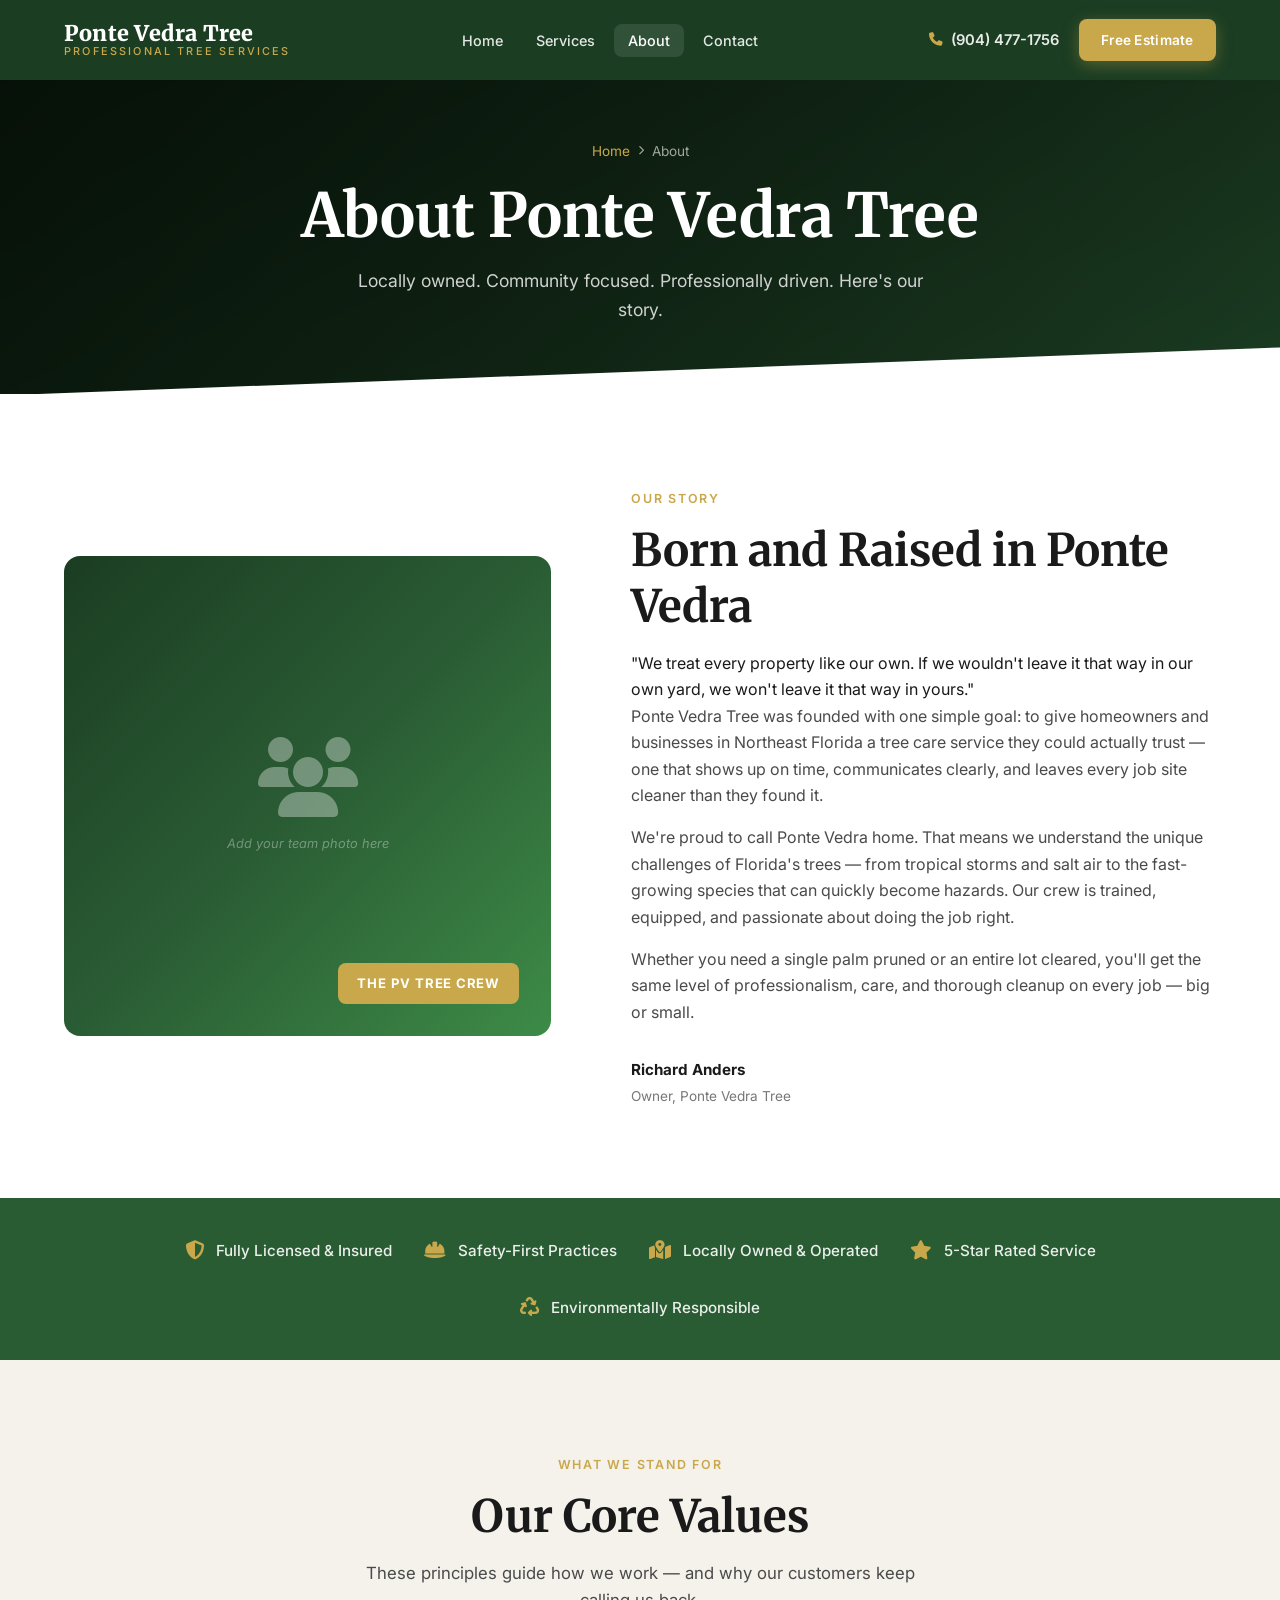
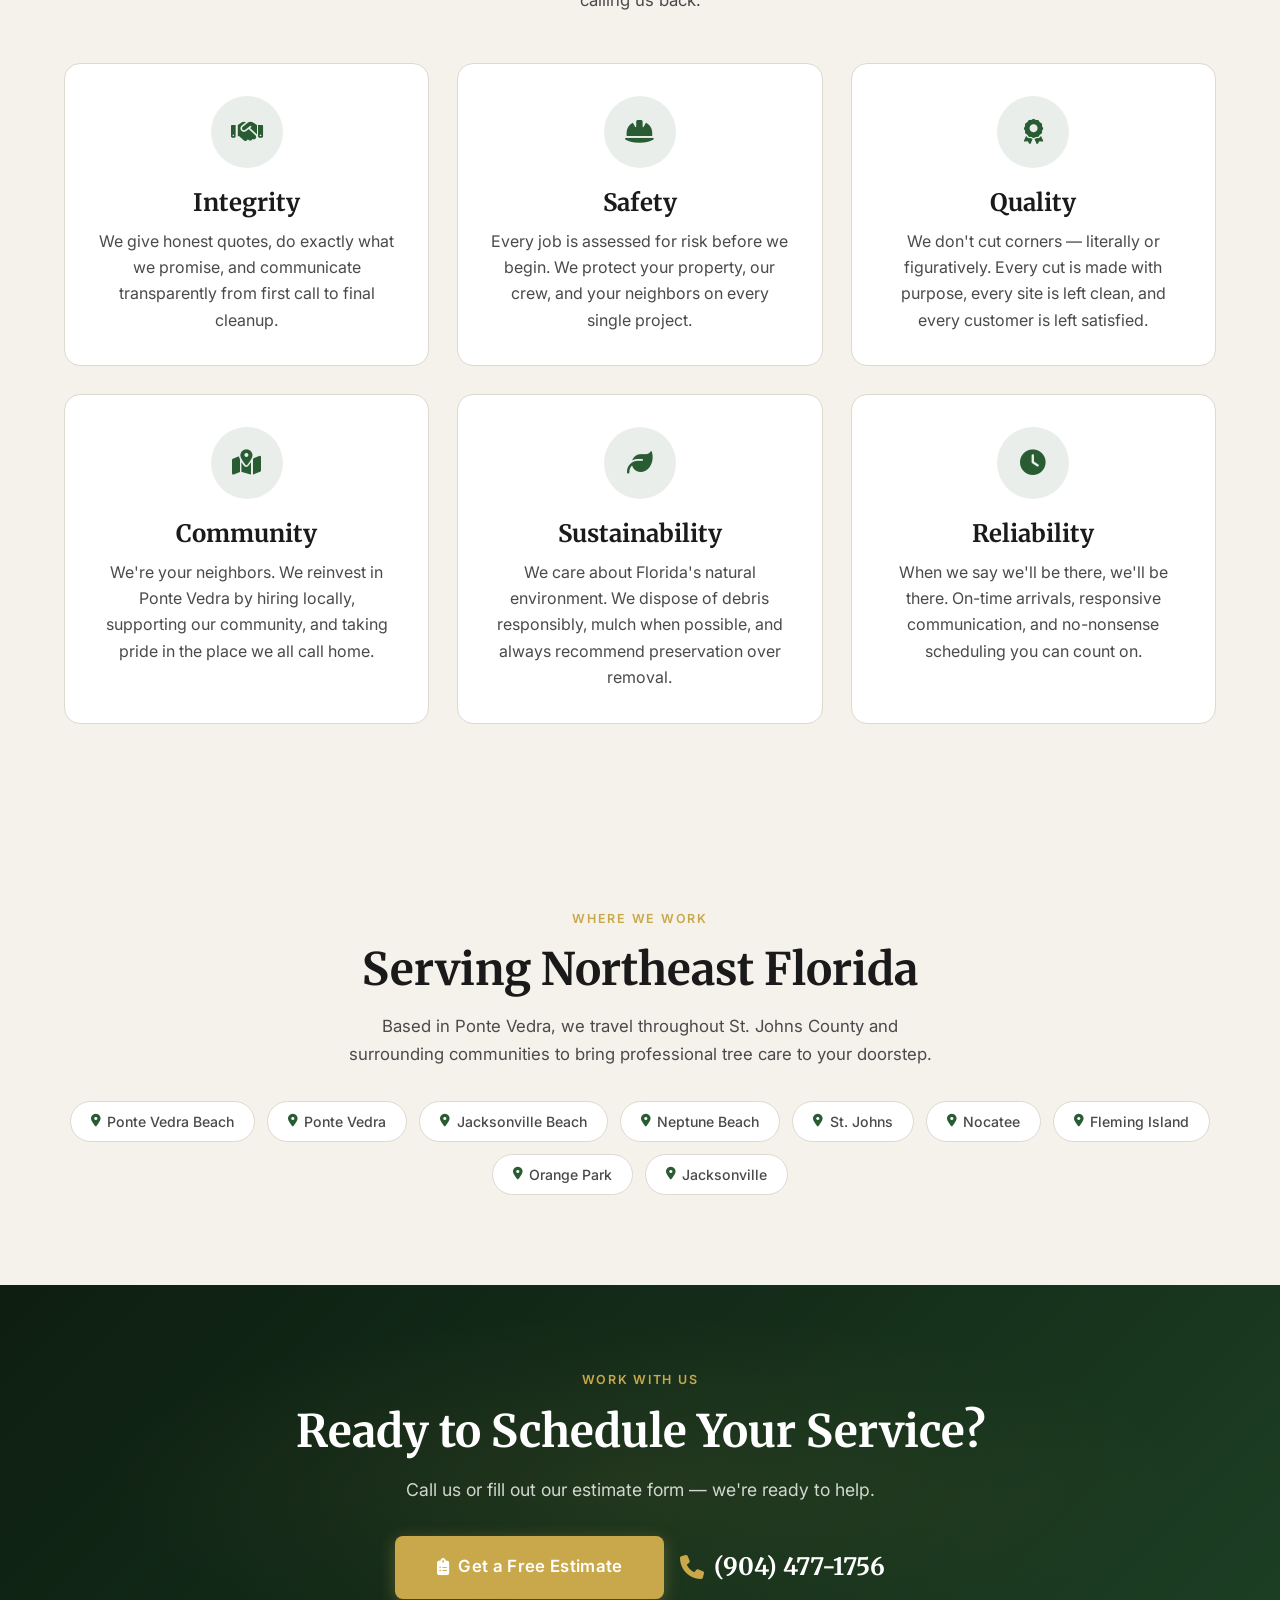
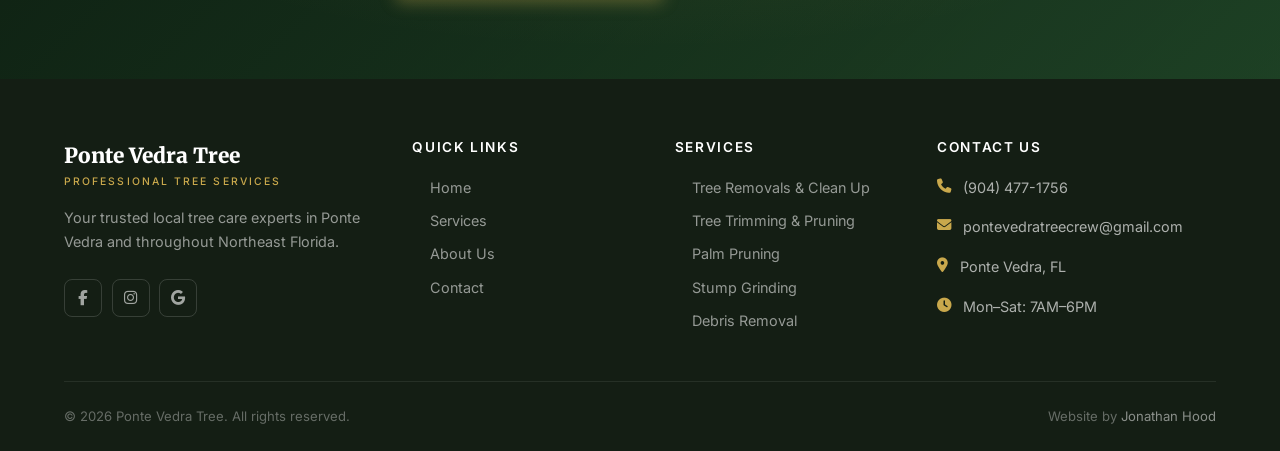
==== about.html @ 70dc1bd0 "Initial Commit" ====
<!DOCTYPE html>
<html lang="en">
<head>
  <meta charset="UTF-8" />
  <meta name="viewport" content="width=device-width, initial-scale=1.0" />
  <meta name="description" content="Learn about Ponte Vedra Tree — locally owned, professional tree services in Ponte Vedra, FL and Northeast Florida." />
  <title>About Us | Ponte Vedra Tree</title>

  <link rel="preconnect" href="https://fonts.googleapis.com" />
  <link rel="preconnect" href="https://fonts.gstatic.com" crossorigin />
  <link href="https://fonts.googleapis.com/css2?family=Merriweather:wght@300;400;700;900&family=Inter:wght@300;400;500;600;700&display=swap" rel="stylesheet" />
  <link rel="stylesheet" href="https://cdnjs.cloudflare.com/ajax/libs/font-awesome/6.4.2/css/all.min.css" />
  <link rel="stylesheet" href="css/styles.css" />

  <style>
    .nav { background: var(--primary-dark); }
    .page-hero::after { background: var(--bg-white); }

    /* Founder card */
    .founder-section { background: var(--bg-white); padding: 90px 0; }
    .founder-inner {
      display: grid;
      grid-template-columns: 1fr 1.2fr;
      gap: 5rem;
      align-items: center;
    }
    .founder-photo {
      border-radius: var(--radius-lg);
      overflow: hidden;
      min-height: 480px;
      background: linear-gradient(135deg, #1B3D22, #2A5C34, #3D8B47);
      display: flex;
      align-items: center;
      justify-content: center;
      position: relative;
    }
    .founder-photo-badge {
      position: absolute;
      bottom: 2rem;
      right: 2rem;
      background: var(--accent);
      color: #fff;
      padding: .6rem 1.2rem;
      border-radius: var(--radius);
      font-size: .82rem;
      font-weight: 700;
      letter-spacing: .06em;
      text-transform: uppercase;
    }
    .founder-content blockquote {
      font-family: 'Merriweather', serif;
      font-size: 1.2rem;
      font-style: italic;
      color: var(--primary);
      border-left: 4px solid var(--accent);
      padding-left: 1.25rem;
      margin: 1.5rem 0 2rem;
      line-height: 1.65;
    }
    .founder-name { font-weight: 700; color: var(--text-dark); font-size: .95rem; }
    .founder-title { color: var(--text-light); font-size: .85rem; margin-top: .2rem; }

    /* License badge row */
    .credentials-bar {
      background: var(--primary);
      padding: 40px 0;
    }
    .credentials-grid {
      display: flex;
      flex-wrap: wrap;
      gap: 2rem;
      justify-content: center;
      align-items: center;
    }
    .cred-item {
      display: flex;
      align-items: center;
      gap: .75rem;
      color: rgba(255,255,255,.9);
      font-size: .95rem;
      font-weight: 500;
    }
    .cred-item i { color: var(--accent); font-size: 1.2rem; }

    @media (max-width: 768px) {
      .founder-inner { grid-template-columns: 1fr; gap: 2rem; }
      .founder-photo { min-height: 280px; }
      .credentials-grid { flex-direction: column; align-items: flex-start; padding: 0 24px; }
    }
  </style>
</head>
<body>

  <!-- ===== NAVIGATION ===== -->
  <nav class="nav scrolled" id="main-nav" aria-label="Main navigation">
    <div class="container nav-inner">
      <a href="index.html" class="nav-logo">
        <span class="logo-main">Ponte Vedra Tree</span>
        <span class="logo-sub">Professional Tree Services</span>
      </a>
      <ul class="nav-links" role="list">
        <li><a href="index.html">Home</a></li>
        <li><a href="services.html">Services</a></li>
        <li><a href="about.html" class="active">About</a></li>
        <li><a href="contact.html">Contact</a></li>
      </ul>
      <div class="nav-cta">
        <a href="tel:9044771756" class="nav-phone"><i class="fa-solid fa-phone"></i>(904) 477-1756</a>
        <a href="contact.html" class="btn btn-primary btn-sm">Free Estimate</a>
      </div>
      <button class="nav-hamburger" aria-label="Toggle menu" aria-expanded="false">
        <span></span><span></span><span></span>
      </button>
    </div>
  </nav>
  <div class="nav-mobile" aria-label="Mobile navigation">
    <a href="index.html">Home</a>
    <a href="services.html">Services</a>
    <a href="about.html">About</a>
    <a href="contact.html">Contact</a>
    <a href="tel:9044771756"><i class="fa-solid fa-phone" style="margin-right:.5rem;color:var(--accent)"></i>(904) 477-1756</a>
    <a href="contact.html" class="btn btn-primary">Get a Free Estimate</a>
  </div>

  <main>
    <!-- ===== PAGE HERO ===== -->
    <header class="page-hero">
      <div class="container">
        <nav class="breadcrumb" aria-label="Breadcrumb">
          <a href="index.html">Home</a>
          <i class="fa-solid fa-chevron-right"></i>
          <span>About</span>
        </nav>
        <h1>About Ponte Vedra Tree</h1>
        <p>Locally owned. Community focused. Professionally driven. Here's our story.</p>
      </div>
    </header>

    <!-- ===== OUR STORY ===== -->
    <section class="founder-section" aria-label="Our Story">
      <div class="container founder-inner">
        <!-- Photo -->
        <div class="founder-photo fade-up">
          <!-- Replace this with: <img src="images/team.jpg" alt="The Ponte Vedra Tree crew" style="width:100%;height:100%;object-fit:cover" /> -->
          <div style="text-align:center;color:rgba(255,255,255,.35);padding:2rem">
            <i class="fa-solid fa-users" style="font-size:5rem;display:block;margin-bottom:.75rem"></i>
            <span style="font-size:.8rem;font-style:italic">Add your team photo here</span>
          </div>
          <div class="founder-photo-badge">The PV Tree Crew</div>
        </div>

        <!-- Content -->
        <div class="fade-up delay-2">
          <span class="section-label">Our Story</span>
          <h2 class="section-heading">Born and Raised in Ponte Vedra</h2>
          <blockquote>
            "We treat every property like our own. If we wouldn't leave it that way in our own yard, we won't leave it that way in yours."
          </blockquote>
          <p>
            Ponte Vedra Tree was founded with one simple goal: to give homeowners and businesses in
            Northeast Florida a tree care service they could actually trust — one that shows up on time,
            communicates clearly, and leaves every job site cleaner than they found it.
          </p>
          <p style="margin-top:1rem">
            We're proud to call Ponte Vedra home. That means we understand the unique challenges of
            Florida's trees — from tropical storms and salt air to the fast-growing species that can
            quickly become hazards. Our crew is trained, equipped, and passionate about doing the job right.
          </p>
          <p style="margin-top:1rem">
            Whether you need a single palm pruned or an entire lot cleared, you'll get the same level of
            professionalism, care, and thorough cleanup on every job — big or small.
          </p>
          <div class="mt-4">
            <p class="founder-name">Richard Anders</p>
            <p class="founder-title">Owner, Ponte Vedra Tree</p>
          </div>
        </div>
      </div>
    </section>

    <!-- ===== CREDENTIALS BAR ===== -->
    <div class="credentials-bar">
      <div class="container">
        <div class="credentials-grid">
          <div class="cred-item"><i class="fa-solid fa-shield-halved"></i> Fully Licensed &amp; Insured</div>
          <div class="cred-item"><i class="fa-solid fa-helmet-safety"></i> Safety-First Practices</div>
          <div class="cred-item"><i class="fa-solid fa-map-location-dot"></i> Locally Owned &amp; Operated</div>
          <div class="cred-item"><i class="fa-solid fa-star"></i> 5-Star Rated Service</div>
          <div class="cred-item"><i class="fa-solid fa-recycle"></i> Environmentally Responsible</div>
        </div>
      </div>
    </div>

    <!-- ===== OUR VALUES ===== -->
    <section class="values-section" aria-label="Our Values">
      <div class="container text-center">
        <span class="section-label">What We Stand For</span>
        <h2 class="section-heading fade-up">Our Core Values</h2>
        <p class="section-sub fade-up delay-1" style="margin:0 auto">
          These principles guide how we work — and why our customers keep calling us back.
        </p>
        <div class="values-grid">
          <article class="value-card fade-up">
            <div class="value-icon"><i class="fa-solid fa-handshake"></i></div>
            <h3>Integrity</h3>
            <p>We give honest quotes, do exactly what we promise, and communicate transparently from first call to final cleanup.</p>
          </article>
          <article class="value-card fade-up delay-1">
            <div class="value-icon"><i class="fa-solid fa-helmet-safety"></i></div>
            <h3>Safety</h3>
            <p>Every job is assessed for risk before we begin. We protect your property, our crew, and your neighbors on every single project.</p>
          </article>
          <article class="value-card fade-up delay-2">
            <div class="value-icon"><i class="fa-solid fa-award"></i></div>
            <h3>Quality</h3>
            <p>We don't cut corners — literally or figuratively. Every cut is made with purpose, every site is left clean, and every customer is left satisfied.</p>
          </article>
          <article class="value-card fade-up">
            <div class="value-icon"><i class="fa-solid fa-map-location-dot"></i></div>
            <h3>Community</h3>
            <p>We're your neighbors. We reinvest in Ponte Vedra by hiring locally, supporting our community, and taking pride in the place we all call home.</p>
          </article>
          <article class="value-card fade-up delay-1">
            <div class="value-icon"><i class="fa-solid fa-leaf"></i></div>
            <h3>Sustainability</h3>
            <p>We care about Florida's natural environment. We dispose of debris responsibly, mulch when possible, and always recommend preservation over removal.</p>
          </article>
          <article class="value-card fade-up delay-2">
            <div class="value-icon"><i class="fa-solid fa-clock"></i></div>
            <h3>Reliability</h3>
            <p>When we say we'll be there, we'll be there. On-time arrivals, responsive communication, and no-nonsense scheduling you can count on.</p>
          </article>
        </div>
      </div>
    </section>

    <!-- ===== SERVICE AREA ===== -->
    <section class="area-section" aria-label="Service Area">
      <div class="container">
        <span class="section-label">Where We Work</span>
        <h2 class="section-heading fade-up">Serving Northeast Florida</h2>
        <p class="section-sub fade-up delay-1" style="margin:0 auto">
          Based in Ponte Vedra, we travel throughout St. Johns County and surrounding communities to bring professional tree care to your doorstep.
        </p>
        <div class="area-tags fade-up delay-2">
          <span class="area-tag"><i class="fa-solid fa-location-dot"></i> Ponte Vedra Beach</span>
          <span class="area-tag"><i class="fa-solid fa-location-dot"></i> Ponte Vedra</span>
          <span class="area-tag"><i class="fa-solid fa-location-dot"></i> Jacksonville Beach</span>
          <span class="area-tag"><i class="fa-solid fa-location-dot"></i> Neptune Beach</span>
          <span class="area-tag"><i class="fa-solid fa-location-dot"></i> St. Johns</span>
          <span class="area-tag"><i class="fa-solid fa-location-dot"></i> Nocatee</span>
          <span class="area-tag"><i class="fa-solid fa-location-dot"></i> Fleming Island</span>
          <span class="area-tag"><i class="fa-solid fa-location-dot"></i> Orange Park</span>
          <span class="area-tag"><i class="fa-solid fa-location-dot"></i> Jacksonville</span>
        </div>
      </div>
    </section>

    <!-- ===== CTA ===== -->
    <section class="cta-banner" aria-label="Call to action">
      <div class="container">
        <span class="section-label" style="color:var(--accent)">Work With Us</span>
        <h2 class="fade-up">Ready to Schedule Your Service?</h2>
        <p class="fade-up delay-1">Call us or fill out our estimate form — we're ready to help.</p>
        <div class="cta-actions fade-up delay-2">
          <a href="contact.html" class="btn btn-primary btn-lg">
            <i class="fa-solid fa-clipboard-list"></i>
            Get a Free Estimate
          </a>
          <a href="tel:9044771756" class="cta-phone">
            <i class="fa-solid fa-phone"></i>
            (904) 477-1756
          </a>
        </div>
      </div>
    </section>
  </main>

  <!-- ===== FOOTER ===== -->
  <footer class="footer">
    <div class="container">
      <div class="footer-grid">
        <div class="footer-brand">
          <div class="logo-main">Ponte Vedra Tree</div>
          <div class="logo-sub">Professional Tree Services</div>
          <p>Your trusted local tree care experts in Ponte Vedra and throughout Northeast Florida.</p>
          <div class="footer-social">
            <a href="#" class="social-link" aria-label="Facebook"><i class="fa-brands fa-facebook-f"></i></a>
            <a href="#" class="social-link" aria-label="Instagram"><i class="fa-brands fa-instagram"></i></a>
            <a href="#" class="social-link" aria-label="Google Business"><i class="fa-brands fa-google"></i></a>
          </div>
        </div>
        <div>
          <h4>Quick Links</h4>
          <ul class="footer-links">
            <li><a href="index.html">Home</a></li>
            <li><a href="services.html">Services</a></li>
            <li><a href="about.html">About Us</a></li>
            <li><a href="contact.html">Contact</a></li>
          </ul>
        </div>
        <div>
          <h4>Services</h4>
          <ul class="footer-links">
            <li><a href="services.html#tree-removal">Tree Removals &amp; Clean Up</a></li>
            <li><a href="services.html#tree-trimming">Tree Trimming &amp; Pruning</a></li>
            <li><a href="services.html#palm-pruning">Palm Pruning</a></li>
            <li><a href="services.html#stump-grinding">Stump Grinding</a></li>
            <li><a href="services.html#debris-removal">Debris Removal</a></li>
          </ul>
        </div>
        <div>
          <h4>Contact Us</h4>
          <ul class="footer-contact-list">
            <li class="footer-contact-item"><i class="fa-solid fa-phone"></i><a href="tel:9044771756">(904) 477-1756</a></li>
            <li class="footer-contact-item"><i class="fa-solid fa-envelope"></i><a href="mailto:pontevedratreecrew@gmail.com">pontevedratreecrew@gmail.com</a></li>
            <li class="footer-contact-item"><i class="fa-solid fa-location-dot"></i><span>Ponte Vedra, FL</span></li>
            <li class="footer-contact-item"><i class="fa-solid fa-clock"></i><span>Mon–Sat: 7AM–6PM</span></li>
          </ul>
        </div>
      </div>
      <div class="footer-bottom">
        <p>&copy; 2026 Ponte Vedra Tree. All rights reserved.</p>
        <p>Website by <a href="mailto:hoodjonathand@gmail.com">Jonathan Hood</a></p>
      </div>
    </div>
  </footer>

  <button class="back-to-top btn btn-primary" aria-label="Back to top" style="position:fixed;bottom:2rem;right:2rem;width:48px;height:48px;border-radius:50%;padding:0;display:flex;align-items:center;justify-content:center;opacity:0;transition:opacity .3s;z-index:999;">
    <i class="fa-solid fa-chevron-up"></i>
  </button>

  <script src="js/main.js"></script>
</body>
</html>
---- css/styles.css ----
/* ============================================================
   PONTE VEDRA TREE — Main Stylesheet
   ============================================================ */

/* ── 1. CSS Variables & Reset ─────────────────────────────── */
:root {
  --primary:       #2A5C34;
  --primary-dark:  #1B3D22;
  --primary-light: #3D8B47;
  --accent:        #C9A84C;
  --accent-dark:   #A8893A;
  --text-dark:     #1A1A1A;
  --text-mid:      #4A4A4A;
  --text-light:    #777777;
  --bg-white:      #FFFFFF;
  --bg-off:        #F5F2EC;
  --bg-dark:       #141E14;
  --border:        #DDD9D0;
  --shadow-sm:     0 2px 8px  rgba(0,0,0,.08);
  --shadow-md:     0 4px 24px rgba(0,0,0,.12);
  --shadow-lg:     0 10px 48px rgba(0,0,0,.18);
  --radius:        8px;
  --radius-lg:     16px;
  --ease:          cubic-bezier(.4,0,.2,1);
  --transition:    .3s var(--ease);
  --max-w:         1200px;
  --nav-h:         80px;
}

*, *::before, *::after { box-sizing: border-box; margin: 0; padding: 0; }
html { scroll-behavior: smooth; font-size: 16px; }
body {
  font-family: 'Inter', sans-serif;
  color: var(--text-dark);
  background: var(--bg-white);
  line-height: 1.65;
  overflow-x: hidden;
}
img { display: block; max-width: 100%; height: auto; }
a  { color: inherit; text-decoration: none; }
ul { list-style: none; }
button { cursor: pointer; border: none; background: none; font-family: inherit; }

/* ── 2. Typography ────────────────────────────────────────── */
h1, h2, h3, h4 {
  font-family: 'Merriweather', serif;
  line-height: 1.25;
  font-weight: 700;
  color: var(--text-dark);
}
h1 { font-size: clamp(2.2rem, 5vw, 3.8rem); }
h2 { font-size: clamp(1.8rem, 3.5vw, 2.8rem); }
h3 { font-size: clamp(1.2rem, 2vw, 1.5rem); }
h4 { font-size: 1.1rem; font-family: 'Inter', sans-serif; }
p  { color: var(--text-mid); }

.section-label {
  display: inline-block;
  font-size: .78rem;
  font-weight: 600;
  letter-spacing: .14em;
  text-transform: uppercase;
  color: var(--accent);
  margin-bottom: .75rem;
}
.section-heading { margin-bottom: 1rem; }
.section-sub { font-size: 1.05rem; color: var(--text-mid); max-width: 600px; }

/* ── 3. Layout Utilities ──────────────────────────────────── */
.container {
  width: 100%;
  max-width: var(--max-w);
  margin: 0 auto;
  padding: 0 24px;
}
section { padding: 90px 0; }

.text-center { text-align: center; }
.text-white  { color: #fff !important; }
.text-white p, .text-white h1, .text-white h2, .text-white h3 { color: #fff; }
.mt-1 { margin-top: .5rem; }
.mt-2 { margin-top: 1rem; }
.mt-3 { margin-top: 1.5rem; }
.mt-4 { margin-top: 2rem; }

/* ── 4. Buttons ───────────────────────────────────────────── */
.btn {
  display: inline-flex;
  align-items: center;
  gap: .5rem;
  padding: .85rem 2rem;
  border-radius: var(--radius);
  font-size: .95rem;
  font-weight: 600;
  letter-spacing: .02em;
  transition: var(--transition);
  white-space: nowrap;
}
.btn-primary {
  background: var(--accent);
  color: #fff;
  box-shadow: 0 4px 16px rgba(201,168,76,.35);
}
.btn-primary:hover {
  background: var(--accent-dark);
  transform: translateY(-2px);
  box-shadow: 0 8px 24px rgba(201,168,76,.45);
}
.btn-outline-white {
  border: 2px solid rgba(255,255,255,.7);
  color: #fff;
}
.btn-outline-white:hover {
  background: rgba(255,255,255,.12);
  border-color: #fff;
  transform: translateY(-2px);
}
.btn-green {
  background: var(--primary);
  color: #fff;
  box-shadow: var(--shadow-sm);
}
.btn-green:hover {
  background: var(--primary-dark);
  transform: translateY(-2px);
  box-shadow: var(--shadow-md);
}
.btn-lg { padding: 1.1rem 2.6rem; font-size: 1.05rem; }
.btn-sm { padding: .6rem 1.4rem; font-size: .85rem; }

/* ── 5. Navigation ────────────────────────────────────────── */
.nav {
  position: fixed;
  top: 0; left: 0; right: 0;
  z-index: 1000;
  height: var(--nav-h);
  transition: background var(--transition), box-shadow var(--transition);
}
.nav.scrolled {
  background: var(--primary-dark);
  box-shadow: 0 4px 20px rgba(0,0,0,.25);
}
.nav-inner {
  display: flex;
  align-items: center;
  justify-content: space-between;
  height: 100%;
  gap: 2rem;
}
.nav-logo {
  display: flex;
  flex-direction: column;
  line-height: 1.1;
  flex-shrink: 0;
}
.nav-logo .logo-main {
  font-family: 'Merriweather', serif;
  font-size: 1.35rem;
  font-weight: 900;
  color: #fff;
  letter-spacing: .01em;
}
.nav-logo .logo-sub {
  font-size: .68rem;
  font-weight: 500;
  letter-spacing: .2em;
  text-transform: uppercase;
  color: var(--accent);
}
.nav-links {
  display: flex;
  align-items: center;
  gap: .25rem;
}
.nav-links a {
  padding: .5rem .9rem;
  font-size: .9rem;
  font-weight: 500;
  color: rgba(255,255,255,.88);
  border-radius: var(--radius);
  transition: var(--transition);
}
.nav-links a:hover,
.nav-links a.active {
  color: #fff;
  background: rgba(255,255,255,.1);
}
.nav-cta {
  display: flex;
  align-items: center;
  gap: 1.25rem;
  flex-shrink: 0;
}
.nav-phone {
  display: flex;
  align-items: center;
  gap: .45rem;
  color: rgba(255,255,255,.9);
  font-weight: 600;
  font-size: .92rem;
  transition: color var(--transition);
}
.nav-phone:hover { color: var(--accent); }
.nav-phone i { color: var(--accent); font-size: .85rem; }
.nav-hamburger {
  display: none;
  flex-direction: column;
  gap: 5px;
  padding: 8px;
  border-radius: var(--radius);
  transition: background var(--transition);
}
.nav-hamburger:hover { background: rgba(255,255,255,.1); }
.nav-hamburger span {
  display: block;
  width: 24px;
  height: 2px;
  background: #fff;
  border-radius: 2px;
  transition: var(--transition);
}
.nav-hamburger.open span:nth-child(1) { transform: translateY(7px) rotate(45deg); }
.nav-hamburger.open span:nth-child(2) { opacity: 0; }
.nav-hamburger.open span:nth-child(3) { transform: translateY(-7px) rotate(-45deg); }

/* Mobile nav drawer */
.nav-mobile {
  display: none;
  position: fixed;
  top: var(--nav-h);
  left: 0; right: 0;
  background: var(--primary-dark);
  padding: 1.5rem 24px 2rem;
  z-index: 999;
  transform: translateY(-110%);
  transition: transform .35s var(--ease);
  box-shadow: 0 8px 32px rgba(0,0,0,.3);
}
.nav-mobile.open { transform: translateY(0); }
.nav-mobile a {
  display: block;
  padding: .85rem 0;
  font-size: 1rem;
  font-weight: 500;
  color: rgba(255,255,255,.9);
  border-bottom: 1px solid rgba(255,255,255,.08);
  transition: color var(--transition);
}
.nav-mobile a:last-child { border-bottom: none; }
.nav-mobile a:hover { color: var(--accent); }
.nav-mobile .btn { margin-top: 1.25rem; width: 100%; justify-content: center; }

/* ── 6. Hero (Homepage) ───────────────────────────────────── */
.hero {
  position: relative;
  min-height: 100vh;
  display: flex;
  align-items: center;
  /* Replace the background below with: background-image: url('images/hero.jpg'); background-size: cover; background-position: center; */
  background:
    linear-gradient(155deg, rgba(0,0,0,.55) 0%, rgba(0,0,0,.3) 60%, rgba(0,0,0,.45) 100%),
    linear-gradient(135deg, #0d2410 0%, #1B3D22 40%, #2A5C34 75%, #1e4828 100%);
  overflow: hidden;
}
/* Subtle organic shape overlay */
.hero::before {
  content: '';
  position: absolute;
  top: 0; left: 0; right: 0; bottom: 0;
  background: radial-gradient(ellipse at 70% 45%, rgba(74,158,63,.12) 0%, transparent 55%);
  pointer-events: none;
}
/* Diagonal bottom cut */
.hero::after {
  content: '';
  position: absolute;
  bottom: -1px; left: 0; right: 0;
  height: 90px;
  background: var(--bg-white);
  clip-path: polygon(0 100%, 100% 0, 100% 100%);
}
.hero-content {
  position: relative;
  z-index: 2;
  max-width: 720px;
  padding-top: var(--nav-h);
}
.hero-badge {
  display: inline-flex;
  align-items: center;
  gap: .5rem;
  background: rgba(201,168,76,.2);
  border: 1px solid rgba(201,168,76,.4);
  color: var(--accent);
  padding: .4rem 1rem;
  border-radius: 999px;
  font-size: .8rem;
  font-weight: 600;
  letter-spacing: .08em;
  text-transform: uppercase;
  margin-bottom: 1.5rem;
}
.hero h1 {
  color: #fff;
  margin-bottom: 1.25rem;
  text-shadow: 0 2px 12px rgba(0,0,0,.3);
}
.hero h1 span { color: var(--accent); }
.hero p {
  font-size: 1.15rem;
  color: rgba(255,255,255,.85);
  margin-bottom: 2.25rem;
  max-width: 540px;
  line-height: 1.75;
}
.hero-actions {
  display: flex;
  flex-wrap: wrap;
  gap: 1rem;
  align-items: center;
  margin-bottom: 3rem;
}
.hero-trust {
  display: flex;
  flex-wrap: wrap;
  gap: 1.5rem;
}
.trust-item {
  display: flex;
  align-items: center;
  gap: .5rem;
  color: rgba(255,255,255,.8);
  font-size: .88rem;
  font-weight: 500;
}
.trust-item i { color: var(--accent); font-size: .9rem; }

/* ── 7. Stats Bar ─────────────────────────────────────────── */
.stats-bar {
  background: var(--primary);
  padding: 48px 0;
}
.stats-grid {
  display: grid;
  grid-template-columns: repeat(4, 1fr);
  gap: 2rem;
  text-align: center;
}
.stat-item { }
.stat-num {
  display: block;
  font-family: 'Merriweather', serif;
  font-size: 2.4rem;
  font-weight: 900;
  color: var(--accent);
  line-height: 1;
  margin-bottom: .4rem;
}
.stat-label {
  font-size: .85rem;
  font-weight: 500;
  color: rgba(255,255,255,.75);
  text-transform: uppercase;
  letter-spacing: .1em;
}

/* ── 8. Services Section ──────────────────────────────────── */
.services-section { background: var(--bg-off); }
.services-header {
  text-align: center;
  margin-bottom: 3.5rem;
}
.services-header .section-sub { margin: 0 auto; }
.services-grid {
  display: grid;
  grid-template-columns: repeat(3, 1fr);
  gap: 1.75rem;
}
/* Last two cards centered on second row */
.services-grid .service-card:nth-child(4) { grid-column: 1 / 2; }
.services-grid .service-card:nth-child(5) { grid-column: 2 / 3; }

.service-card {
  background: var(--bg-white);
  border-radius: var(--radius-lg);
  padding: 2.25rem;
  transition: var(--transition);
  border: 1px solid var(--border);
  box-shadow: var(--shadow-sm);
  display: flex;
  flex-direction: column;
}
.service-card:hover {
  transform: translateY(-6px);
  box-shadow: var(--shadow-lg);
  border-color: var(--primary-light);
}
.service-icon {
  width: 64px;
  height: 64px;
  border-radius: var(--radius);
  background: var(--primary);
  display: flex;
  align-items: center;
  justify-content: center;
  margin-bottom: 1.5rem;
  transition: var(--transition);
}
.service-card:hover .service-icon { background: var(--accent); }
.service-icon i { font-size: 1.6rem; color: #fff; }
.service-card h3 { margin-bottom: .75rem; }
.service-card p { font-size: .95rem; flex-grow: 1; margin-bottom: 1.5rem; }
.service-link {
  display: inline-flex;
  align-items: center;
  gap: .4rem;
  font-size: .88rem;
  font-weight: 600;
  color: var(--primary);
  transition: gap var(--transition), color var(--transition);
}
.service-link:hover { color: var(--accent); gap: .7rem; }

/* ── 9. Why Choose Us ─────────────────────────────────────── */
.why-section { background: var(--bg-white); }
.why-inner {
  display: grid;
  grid-template-columns: 1fr 1fr;
  gap: 5rem;
  align-items: center;
}
.why-visual {
  position: relative;
  border-radius: var(--radius-lg);
  overflow: hidden;
  min-height: 460px;
  background:
    linear-gradient(135deg, #1B3D22 0%, #2A5C34 60%, #3a7040 100%);
  display: flex;
  align-items: center;
  justify-content: center;
  /* Replace with: background-image: url('images/about.jpg'); background-size: cover; */
}
.why-visual-placeholder {
  text-align: center;
  color: rgba(255,255,255,.6);
  padding: 2rem;
}
.why-visual-placeholder i { font-size: 5rem; margin-bottom: 1rem; display: block; }
.why-visual-placeholder span { font-size: .85rem; font-style: italic; }
.why-badge {
  position: absolute;
  bottom: 2rem;
  left: 2rem;
  background: var(--bg-white);
  border-radius: var(--radius);
  padding: 1rem 1.5rem;
  box-shadow: var(--shadow-md);
  display: flex;
  align-items: center;
  gap: .75rem;
}
.why-badge i { font-size: 1.4rem; color: var(--primary); }
.why-badge strong { display: block; font-size: .9rem; color: var(--text-dark); }
.why-badge span { font-size: .78rem; color: var(--text-light); }

.why-content { }
.why-list { margin-top: 2rem; display: flex; flex-direction: column; gap: 1.5rem; }
.why-item {
  display: flex;
  gap: 1.25rem;
  align-items: flex-start;
}
.why-icon {
  width: 48px;
  height: 48px;
  border-radius: var(--radius);
  background: rgba(42,92,52,.1);
  display: flex;
  align-items: center;
  justify-content: center;
  flex-shrink: 0;
  transition: var(--transition);
}
.why-item:hover .why-icon { background: var(--primary); }
.why-icon i { font-size: 1.1rem; color: var(--primary); transition: color var(--transition); }
.why-item:hover .why-icon i { color: #fff; }
.why-text strong { display: block; font-weight: 600; margin-bottom: .3rem; color: var(--text-dark); }
.why-text p { font-size: .92rem; margin: 0; }

/* ── 10. CTA Banner ───────────────────────────────────────── */
.cta-banner {
  background:
    linear-gradient(135deg, rgba(0,0,0,.5), rgba(0,0,0,.3)),
    linear-gradient(135deg, #1B3D22, #2A5C34);
  /* Replace with: background-image: url('images/cta-bg.jpg'); */
  padding: 80px 0;
  text-align: center;
  position: relative;
  overflow: hidden;
}
.cta-banner::before {
  content: '';
  position: absolute;
  inset: 0;
  background: radial-gradient(ellipse at 50% 50%, rgba(201,168,76,.08) 0%, transparent 60%);
}
.cta-banner .container { position: relative; z-index: 1; }
.cta-banner h2 { color: #fff; margin-bottom: 1rem; }
.cta-banner p  { color: rgba(255,255,255,.8); font-size: 1.1rem; margin-bottom: 2rem; }
.cta-actions { display: flex; flex-wrap: wrap; gap: 1rem; justify-content: center; align-items: center; }
.cta-phone {
  display: flex;
  align-items: center;
  gap: .6rem;
  color: #fff;
  font-size: 1.5rem;
  font-weight: 700;
  font-family: 'Merriweather', serif;
  transition: color var(--transition);
}
.cta-phone i { color: var(--accent); }
.cta-phone:hover { color: var(--accent); }

/* ── 11. Service Area Section ─────────────────────────────── */
.area-section { background: var(--bg-off); text-align: center; }
.area-tags {
  display: flex;
  flex-wrap: wrap;
  gap: .75rem;
  justify-content: center;
  margin-top: 2rem;
}
.area-tag {
  background: var(--bg-white);
  border: 1px solid var(--border);
  border-radius: 999px;
  padding: .5rem 1.25rem;
  font-size: .88rem;
  font-weight: 500;
  color: var(--text-mid);
  transition: var(--transition);
  display: flex;
  align-items: center;
  gap: .4rem;
}
.area-tag i { color: var(--primary); font-size: .8rem; }
.area-tag:hover { border-color: var(--primary); color: var(--primary); background: rgba(42,92,52,.05); }

/* ── 12. Contact Section ──────────────────────────────────── */
.contact-section { background: var(--bg-white); }
.contact-grid {
  display: grid;
  grid-template-columns: 1fr 1.1fr;
  gap: 4rem;
  align-items: start;
}
.contact-info h2 { margin-bottom: 1rem; }
.contact-info p  { font-size: 1rem; margin-bottom: 2rem; }
.contact-details { display: flex; flex-direction: column; gap: 1.25rem; margin-bottom: 2.5rem; }
.contact-item {
  display: flex;
  align-items: flex-start;
  gap: 1rem;
}
.contact-item-icon {
  width: 44px;
  height: 44px;
  border-radius: var(--radius);
  background: rgba(42,92,52,.1);
  display: flex;
  align-items: center;
  justify-content: center;
  flex-shrink: 0;
}
.contact-item-icon i { color: var(--primary); font-size: 1rem; }
.contact-item strong { display: block; font-size: .85rem; text-transform: uppercase; letter-spacing: .06em; color: var(--text-light); margin-bottom: .2rem; }
.contact-item a, .contact-item span { font-size: 1rem; color: var(--text-dark); font-weight: 500; }
.contact-item a:hover { color: var(--primary); }

/* Contact Form */
.contact-form { background: var(--bg-off); border-radius: var(--radius-lg); padding: 2.5rem; border: 1px solid var(--border); }
.contact-form h3 { margin-bottom: 1.75rem; }
.form-group { margin-bottom: 1.25rem; }
.form-row { display: grid; grid-template-columns: 1fr 1fr; gap: 1.25rem; }
label { display: block; font-size: .85rem; font-weight: 600; color: var(--text-dark); margin-bottom: .45rem; }
input, select, textarea {
  width: 100%;
  padding: .8rem 1rem;
  border: 1px solid var(--border);
  border-radius: var(--radius);
  font-family: inherit;
  font-size: .95rem;
  color: var(--text-dark);
  background: var(--bg-white);
  transition: border-color var(--transition), box-shadow var(--transition);
  outline: none;
}
input:focus, select:focus, textarea:focus {
  border-color: var(--primary);
  box-shadow: 0 0 0 3px rgba(42,92,52,.1);
}
textarea { resize: vertical; min-height: 120px; }
select { appearance: none; background-image: url("data:image/svg+xml,%3Csvg xmlns='http://www.w3.org/2000/svg' width='12' height='8' viewBox='0 0 12 8'%3E%3Cpath d='M1 1l5 5 5-5' stroke='%23777' stroke-width='1.5' fill='none' stroke-linecap='round'/%3E%3C/svg%3E"); background-repeat: no-repeat; background-position: right 1rem center; padding-right: 2.5rem; }
.form-submit { width: 100%; justify-content: center; margin-top: .5rem; }
.form-success {
  display: none;
  text-align: center;
  padding: 2rem;
  color: var(--primary);
}
.form-success i { font-size: 2.5rem; display: block; margin-bottom: .75rem; }

/* ── 13. Inner Page Hero ──────────────────────────────────── */
.page-hero {
  background:
    linear-gradient(155deg, rgba(0,0,0,.6), rgba(0,0,0,.35)),
    linear-gradient(135deg, #0d2410 0%, #1B3D22 50%, #2A5C34 100%);
  padding: calc(var(--nav-h) + 60px) 0 70px;
  text-align: center;
  position: relative;
  overflow: hidden;
}
.page-hero::after {
  content: '';
  position: absolute;
  bottom: -1px; left: 0; right: 0;
  height: 60px;
  background: var(--bg-white);
  clip-path: polygon(0 100%, 100% 20%, 100% 100%);
}
.page-hero h1 { color: #fff; margin-bottom: .75rem; }
.page-hero p  { color: rgba(255,255,255,.8); font-size: 1.1rem; max-width: 580px; margin: 0 auto; }
.breadcrumb {
  display: flex;
  align-items: center;
  justify-content: center;
  gap: .5rem;
  font-size: .85rem;
  color: rgba(255,255,255,.6);
  margin-bottom: 1rem;
}
.breadcrumb a { color: var(--accent); }
.breadcrumb a:hover { text-decoration: underline; }
.breadcrumb i { font-size: .6rem; }

/* ── 14. Services Page — Detail Cards ─────────────────────── */
.service-detail {
  padding: 72px 0;
  border-bottom: 1px solid var(--border);
}
.service-detail:last-child { border-bottom: none; }
.service-detail-inner {
  display: grid;
  grid-template-columns: 1fr 1fr;
  gap: 4rem;
  align-items: center;
}
.service-detail-inner.reverse { direction: rtl; }
.service-detail-inner.reverse > * { direction: ltr; }
.service-detail-visual {
  border-radius: var(--radius-lg);
  overflow: hidden;
  min-height: 380px;
  background: linear-gradient(135deg, #1B3D22, #2A5C34);
  display: flex;
  align-items: center;
  justify-content: center;
  /* Replace with: background-image: url('images/[service].jpg'); background-size: cover; */
}
.service-placeholder-icon { text-align: center; color: rgba(255,255,255,.5); }
.service-placeholder-icon i { font-size: 4.5rem; display: block; margin-bottom: .75rem; }
.service-placeholder-icon span { font-size: .8rem; font-style: italic; }
.service-detail-content .section-label { margin-bottom: .5rem; }
.service-detail-content h2 { margin-bottom: 1rem; }
.service-detail-content p { margin-bottom: 1.25rem; }
.service-includes {
  margin: 1.5rem 0 2rem;
  display: flex;
  flex-direction: column;
  gap: .7rem;
}
.service-includes li {
  display: flex;
  align-items: center;
  gap: .75rem;
  font-size: .95rem;
  color: var(--text-mid);
}
.service-includes li i { color: var(--primary); font-size: .85rem; flex-shrink: 0; }

/* ── 15. About Page ───────────────────────────────────────── */
.about-story { background: var(--bg-white); }
.about-story-inner {
  display: grid;
  grid-template-columns: 1fr 1fr;
  gap: 5rem;
  align-items: center;
}
.about-visual {
  border-radius: var(--radius-lg);
  overflow: hidden;
  min-height: 480px;
  background: linear-gradient(135deg, #1B3D22, #3D8B47);
  display: flex;
  align-items: center;
  justify-content: center;
}
.values-section { background: var(--bg-off); }
.values-grid {
  display: grid;
  grid-template-columns: repeat(3, 1fr);
  gap: 1.75rem;
  margin-top: 3rem;
}
.value-card {
  background: var(--bg-white);
  border-radius: var(--radius-lg);
  padding: 2rem;
  text-align: center;
  border: 1px solid var(--border);
  transition: var(--transition);
}
.value-card:hover { transform: translateY(-4px); box-shadow: var(--shadow-md); }
.value-icon {
  width: 72px;
  height: 72px;
  border-radius: 50%;
  background: rgba(42,92,52,.1);
  display: flex;
  align-items: center;
  justify-content: center;
  margin: 0 auto 1.25rem;
  transition: var(--transition);
}
.value-card:hover .value-icon { background: var(--primary); }
.value-icon i { font-size: 1.6rem; color: var(--primary); transition: color var(--transition); }
.value-card:hover .value-icon i { color: #fff; }
.value-card h3 { margin-bottom: .6rem; }

/* ── 16. Footer ───────────────────────────────────────────── */
.footer {
  background: var(--bg-dark);
  padding: 60px 0 0;
}
.footer-grid {
  display: grid;
  grid-template-columns: 1.4fr 1fr 1fr 1.3fr;
  gap: 3rem;
  padding-bottom: 3rem;
  border-bottom: 1px solid rgba(255,255,255,.08);
}
.footer-brand .logo-main { font-family: 'Merriweather', serif; font-size: 1.3rem; font-weight: 900; color: #fff; }
.footer-brand .logo-sub  { font-size: .65rem; font-weight: 500; letter-spacing: .2em; text-transform: uppercase; color: var(--accent); }
.footer-brand p { font-size: .9rem; color: rgba(255,255,255,.55); margin-top: 1rem; line-height: 1.7; }
.footer-social { display: flex; gap: .6rem; margin-top: 1.5rem; }
.social-link {
  width: 38px;
  height: 38px;
  border-radius: var(--radius);
  border: 1px solid rgba(255,255,255,.15);
  display: flex;
  align-items: center;
  justify-content: center;
  color: rgba(255,255,255,.6);
  font-size: .95rem;
  transition: var(--transition);
}
.social-link:hover { background: var(--primary); border-color: var(--primary); color: #fff; }
.footer h4 { color: #fff; font-size: .85rem; font-weight: 600; text-transform: uppercase; letter-spacing: .12em; margin-bottom: 1.25rem; }
.footer-links { display: flex; flex-direction: column; gap: .6rem; }
.footer-links a { font-size: .9rem; color: rgba(255,255,255,.55); transition: color var(--transition); display: flex; align-items: center; gap: .4rem; }
.footer-links a::before { content: '→'; font-size: .75rem; opacity: 0; transition: opacity var(--transition); }
.footer-links a:hover { color: rgba(255,255,255,.9); }
.footer-links a:hover::before { opacity: 1; }
.footer-contact-list { display: flex; flex-direction: column; gap: 1rem; }
.footer-contact-item { display: flex; align-items: flex-start; gap: .75rem; }
.footer-contact-item i { color: var(--accent); font-size: .9rem; margin-top: 3px; flex-shrink: 0; }
.footer-contact-item a, .footer-contact-item span { font-size: .9rem; color: rgba(255,255,255,.65); transition: color var(--transition); }
.footer-contact-item a:hover { color: #fff; }
.footer-bottom {
  display: flex;
  align-items: center;
  justify-content: space-between;
  padding: 1.5rem 0;
  gap: 1rem;
}
.footer-bottom p { font-size: .82rem; color: rgba(255,255,255,.35); }
.footer-bottom a { color: rgba(255,255,255,.5); transition: color var(--transition); }
.footer-bottom a:hover { color: var(--accent); }

/* ── 17. Scroll Animations ────────────────────────────────── */
.fade-up {
  opacity: 0;
  transform: translateY(30px);
  transition: opacity .6s var(--ease), transform .6s var(--ease);
}
.fade-up.visible { opacity: 1; transform: translateY(0); }
.fade-up.delay-1 { transition-delay: .1s; }
.fade-up.delay-2 { transition-delay: .2s; }
.fade-up.delay-3 { transition-delay: .3s; }
.fade-up.delay-4 { transition-delay: .4s; }

/* ── 18. Responsive ───────────────────────────────────────── */
@media (max-width: 1024px) {
  .stats-grid { grid-template-columns: repeat(2, 1fr); }
  .services-grid { grid-template-columns: repeat(2, 1fr); }
  .services-grid .service-card:nth-child(4),
  .services-grid .service-card:nth-child(5) { grid-column: auto; }
  .why-inner { gap: 3rem; }
  .footer-grid { grid-template-columns: 1fr 1fr; gap: 2rem; }
  .service-detail-inner { gap: 2.5rem; }
}
@media (max-width: 768px) {
  :root { --nav-h: 70px; }
  section { padding: 64px 0; }
  .nav-links, .nav-cta .btn { display: none; }
  .nav-hamburger { display: flex; }
  .nav-mobile { display: block; }
  .hero { min-height: 90vh; }
  .hero::after { height: 50px; }
  .hero-trust { gap: 1rem; }
  .stats-grid { grid-template-columns: repeat(2, 1fr); gap: 1.5rem; }
  .services-grid { grid-template-columns: 1fr; }
  .why-inner { grid-template-columns: 1fr; gap: 2rem; }
  .why-visual { min-height: 280px; }
  .contact-grid { grid-template-columns: 1fr; gap: 2.5rem; }
  .about-story-inner { grid-template-columns: 1fr; gap: 2rem; }
  .about-visual { min-height: 280px; }
  .values-grid { grid-template-columns: 1fr; }
  .service-detail-inner { grid-template-columns: 1fr; gap: 2rem; }
  .service-detail-inner.reverse { direction: ltr; }
  .service-detail-visual { min-height: 250px; }
  .footer-grid { grid-template-columns: 1fr; gap: 2rem; }
  .footer-bottom { flex-direction: column; text-align: center; }
  .form-row { grid-template-columns: 1fr; }
  .cta-phone { font-size: 1.2rem; }
  .nav-phone { display: none; }
}
@media (max-width: 480px) {
  .hero h1 { font-size: 1.9rem; }
  .hero-actions { flex-direction: column; align-items: stretch; }
  .hero-actions .btn { justify-content: center; }
  .cta-actions { flex-direction: column; }
  .stats-grid { grid-template-columns: 1fr 1fr; }
}
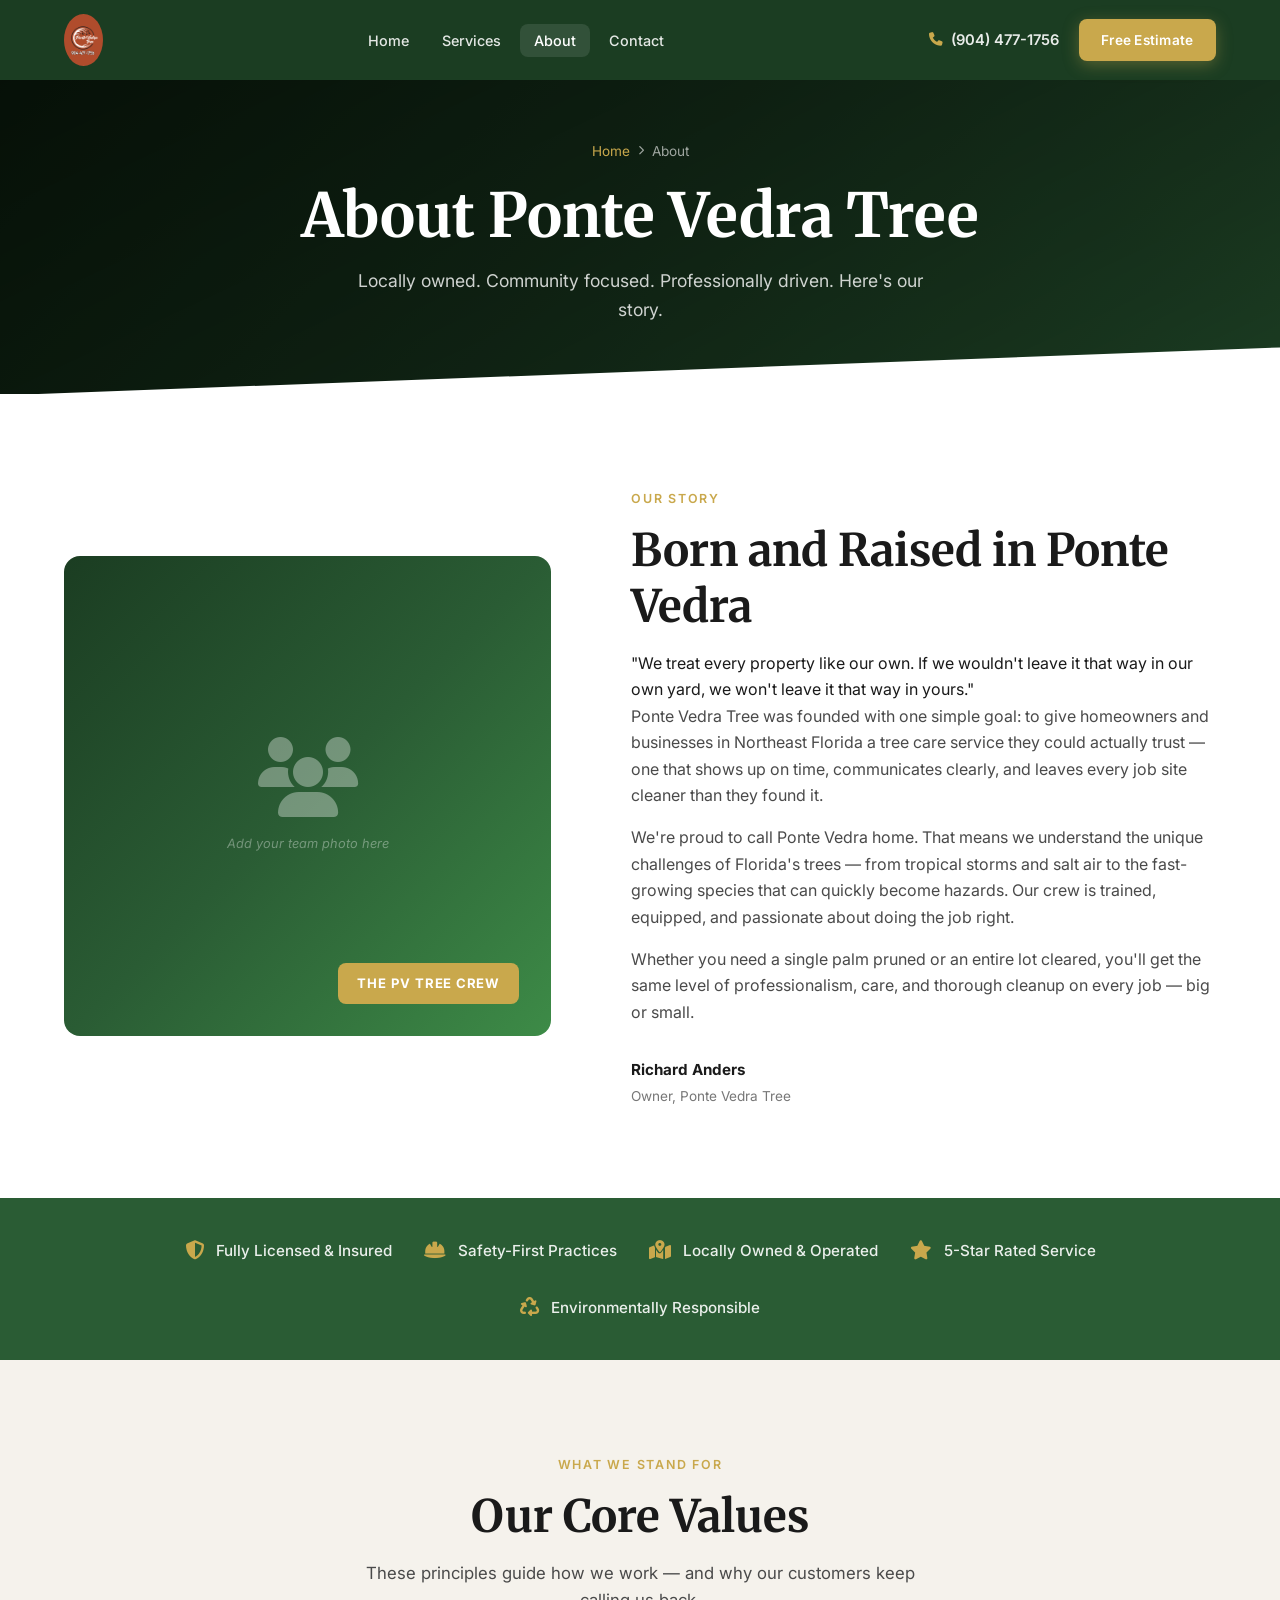
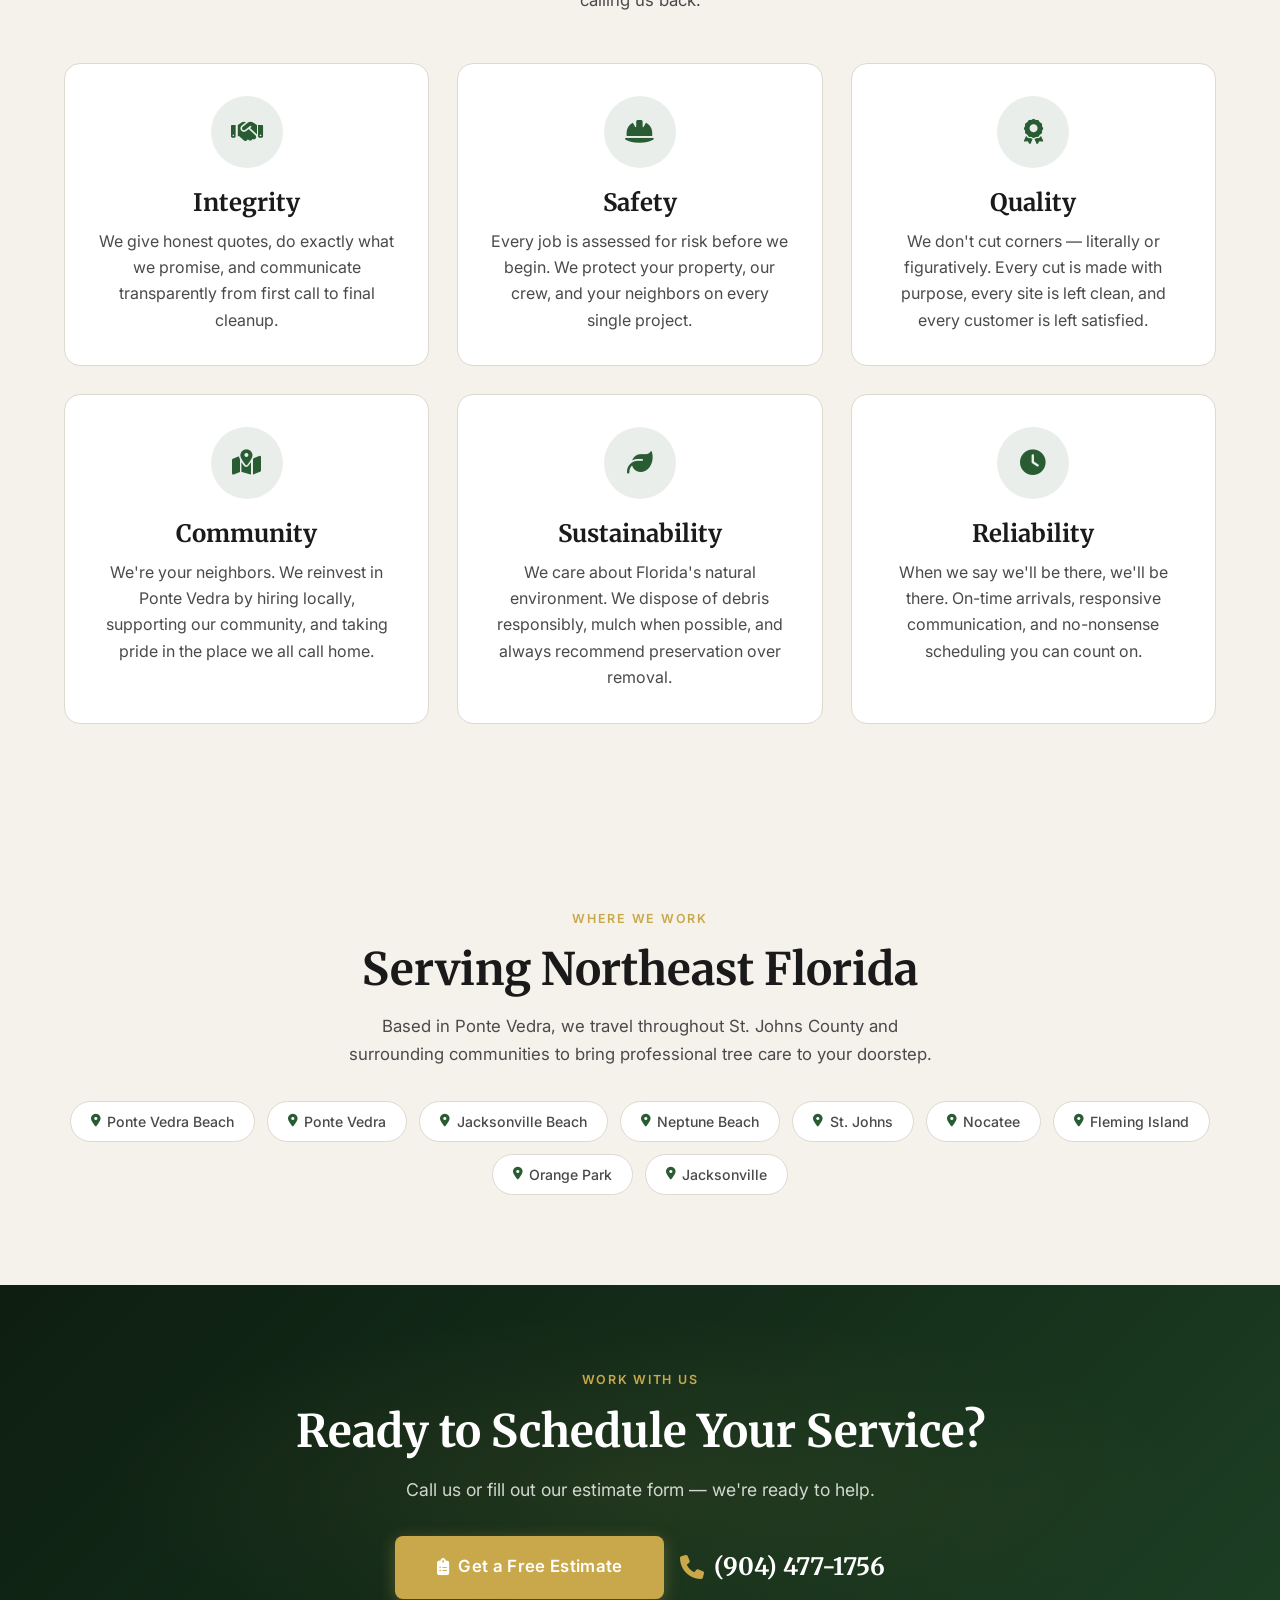
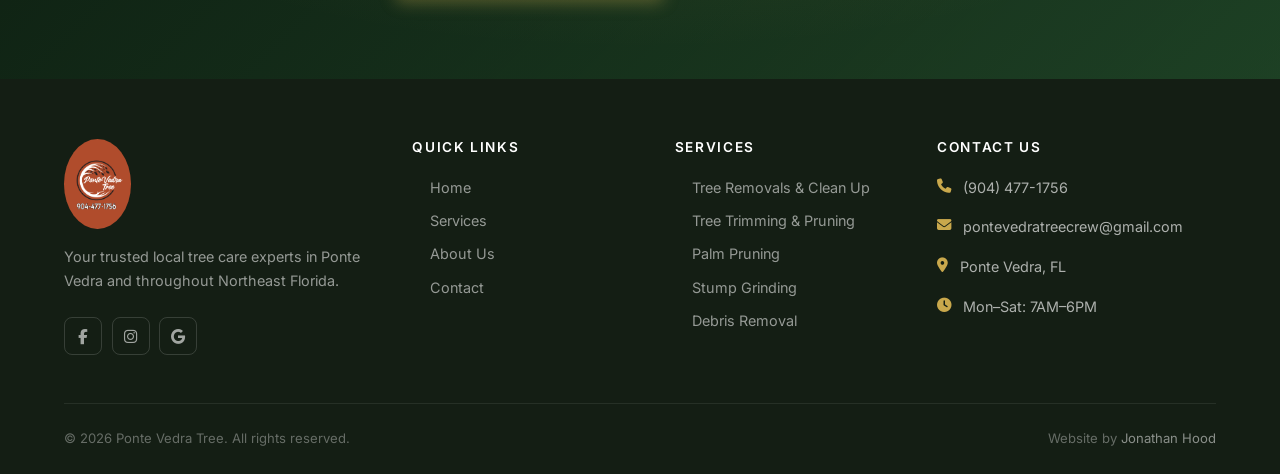
==== commit 39e0e4c4: "Add logo" ====
--- a/about.html
+++ b/about.html
@@ -95,8 +95,7 @@
   <nav class="nav scrolled" id="main-nav" aria-label="Main navigation">
     <div class="container nav-inner">
       <a href="index.html" class="nav-logo">
-        <span class="logo-main">Ponte Vedra Tree</span>
-        <span class="logo-sub">Professional Tree Services</span>
+        <img src="images/logo.png" alt="Ponte Vedra Tree" class="nav-logo-img" />
       </a>
       <ul class="nav-links" role="list">
         <li><a href="index.html">Home</a></li>
@@ -281,8 +280,7 @@
     <div class="container">
       <div class="footer-grid">
         <div class="footer-brand">
-          <div class="logo-main">Ponte Vedra Tree</div>
-          <div class="logo-sub">Professional Tree Services</div>
+          <img src="images/logo.png" alt="Ponte Vedra Tree Logo" class="footer-logo-img" />
           <p>Your trusted local tree care experts in Ponte Vedra and throughout Northeast Florida.</p>
           <div class="footer-social">
             <a href="#" class="social-link" aria-label="Facebook"><i class="fa-brands fa-facebook-f"></i></a>
--- a/css/styles.css
+++ b/css/styles.css
@@ -149,23 +149,25 @@
 }
 .nav-logo {
   display: flex;
-  flex-direction: column;
-  line-height: 1.1;
+  align-items: center;
   flex-shrink: 0;
 }
-.nav-logo .logo-main {
-  font-family: 'Merriweather', serif;
-  font-size: 1.35rem;
-  font-weight: 900;
-  color: #fff;
-  letter-spacing: .01em;
-}
-.nav-logo .logo-sub {
-  font-size: .68rem;
-  font-weight: 500;
-  letter-spacing: .2em;
-  text-transform: uppercase;
-  color: var(--accent);
+.nav-logo-img {
+  height: 52px;
+  width: auto;
+  border-radius: 50%;
+  display: block;
+  transition: transform var(--transition);
+}
+.nav-logo:hover .nav-logo-img {
+  transform: scale(1.05);
+}
+.footer-logo-img {
+  height: 90px;
+  width: auto;
+  border-radius: 50%;
+  margin-bottom: 1rem;
+  display: block;
 }
 .nav-links {
   display: flex;
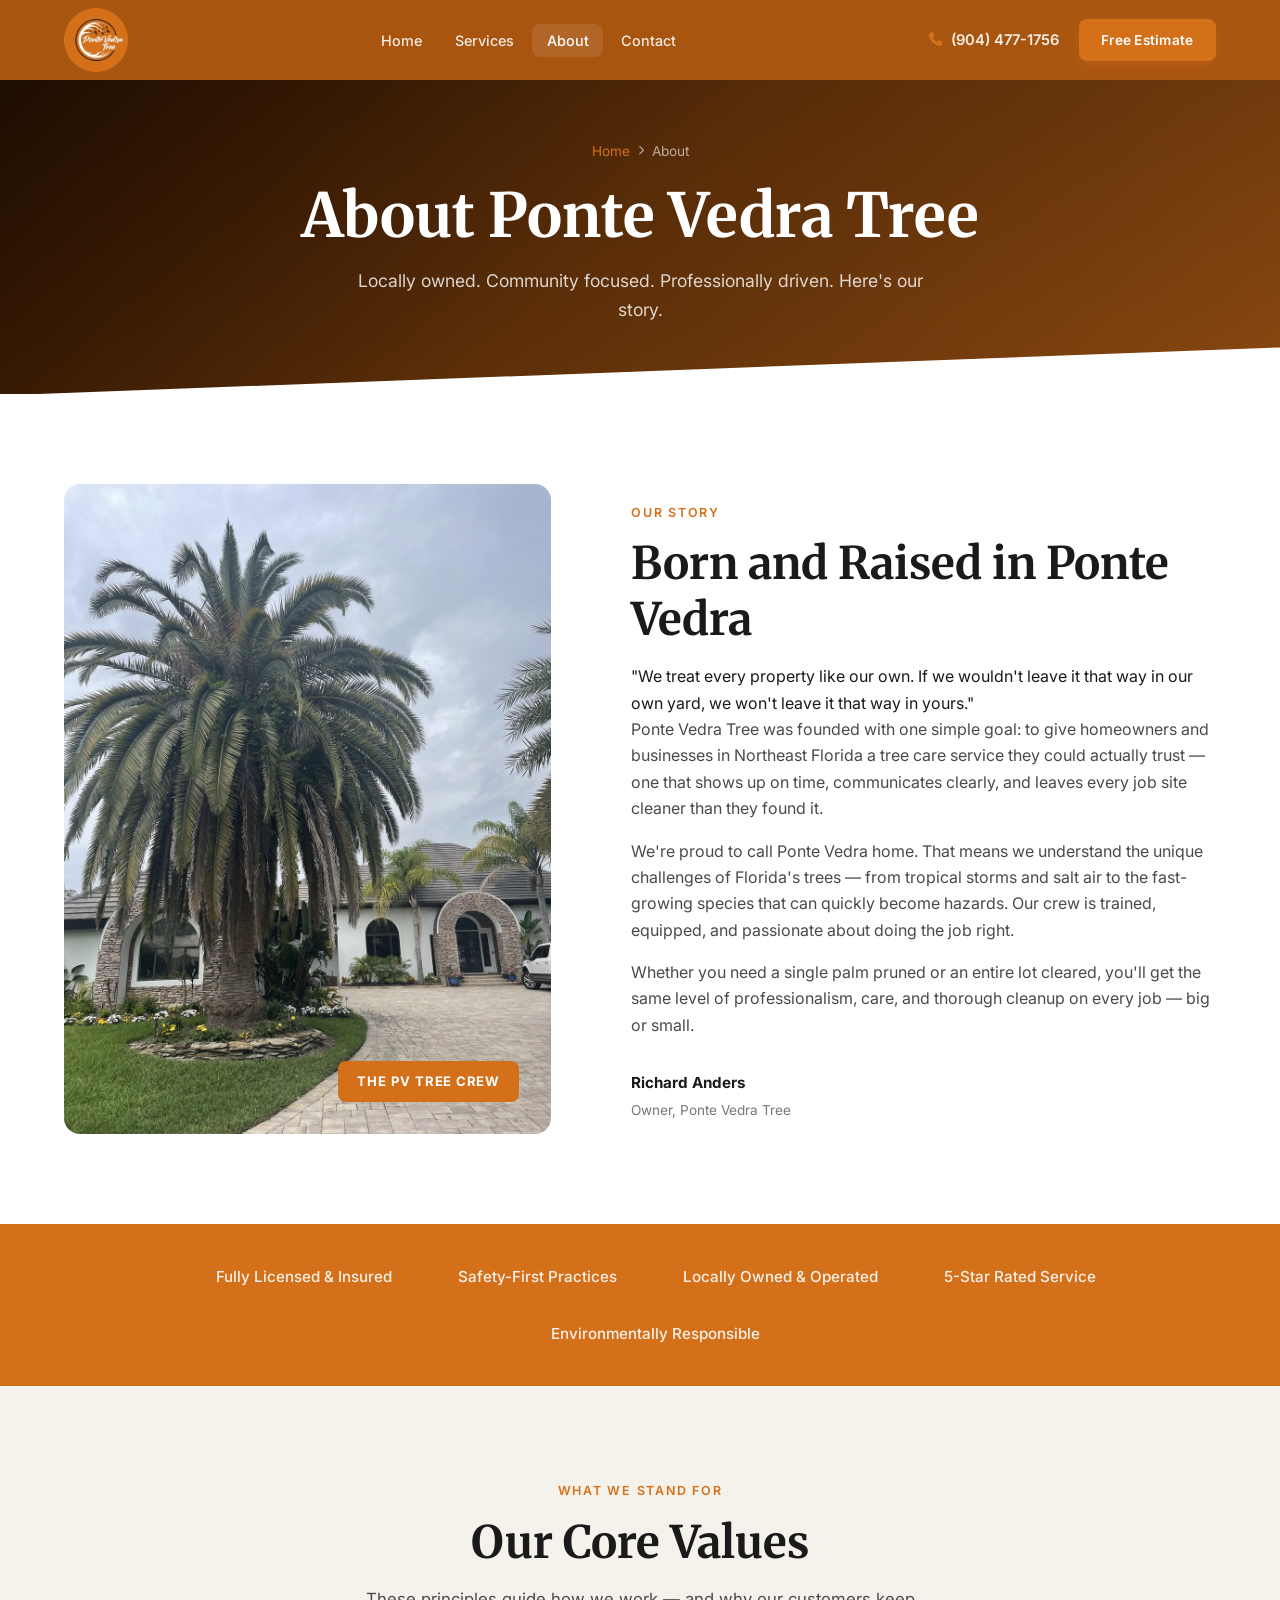
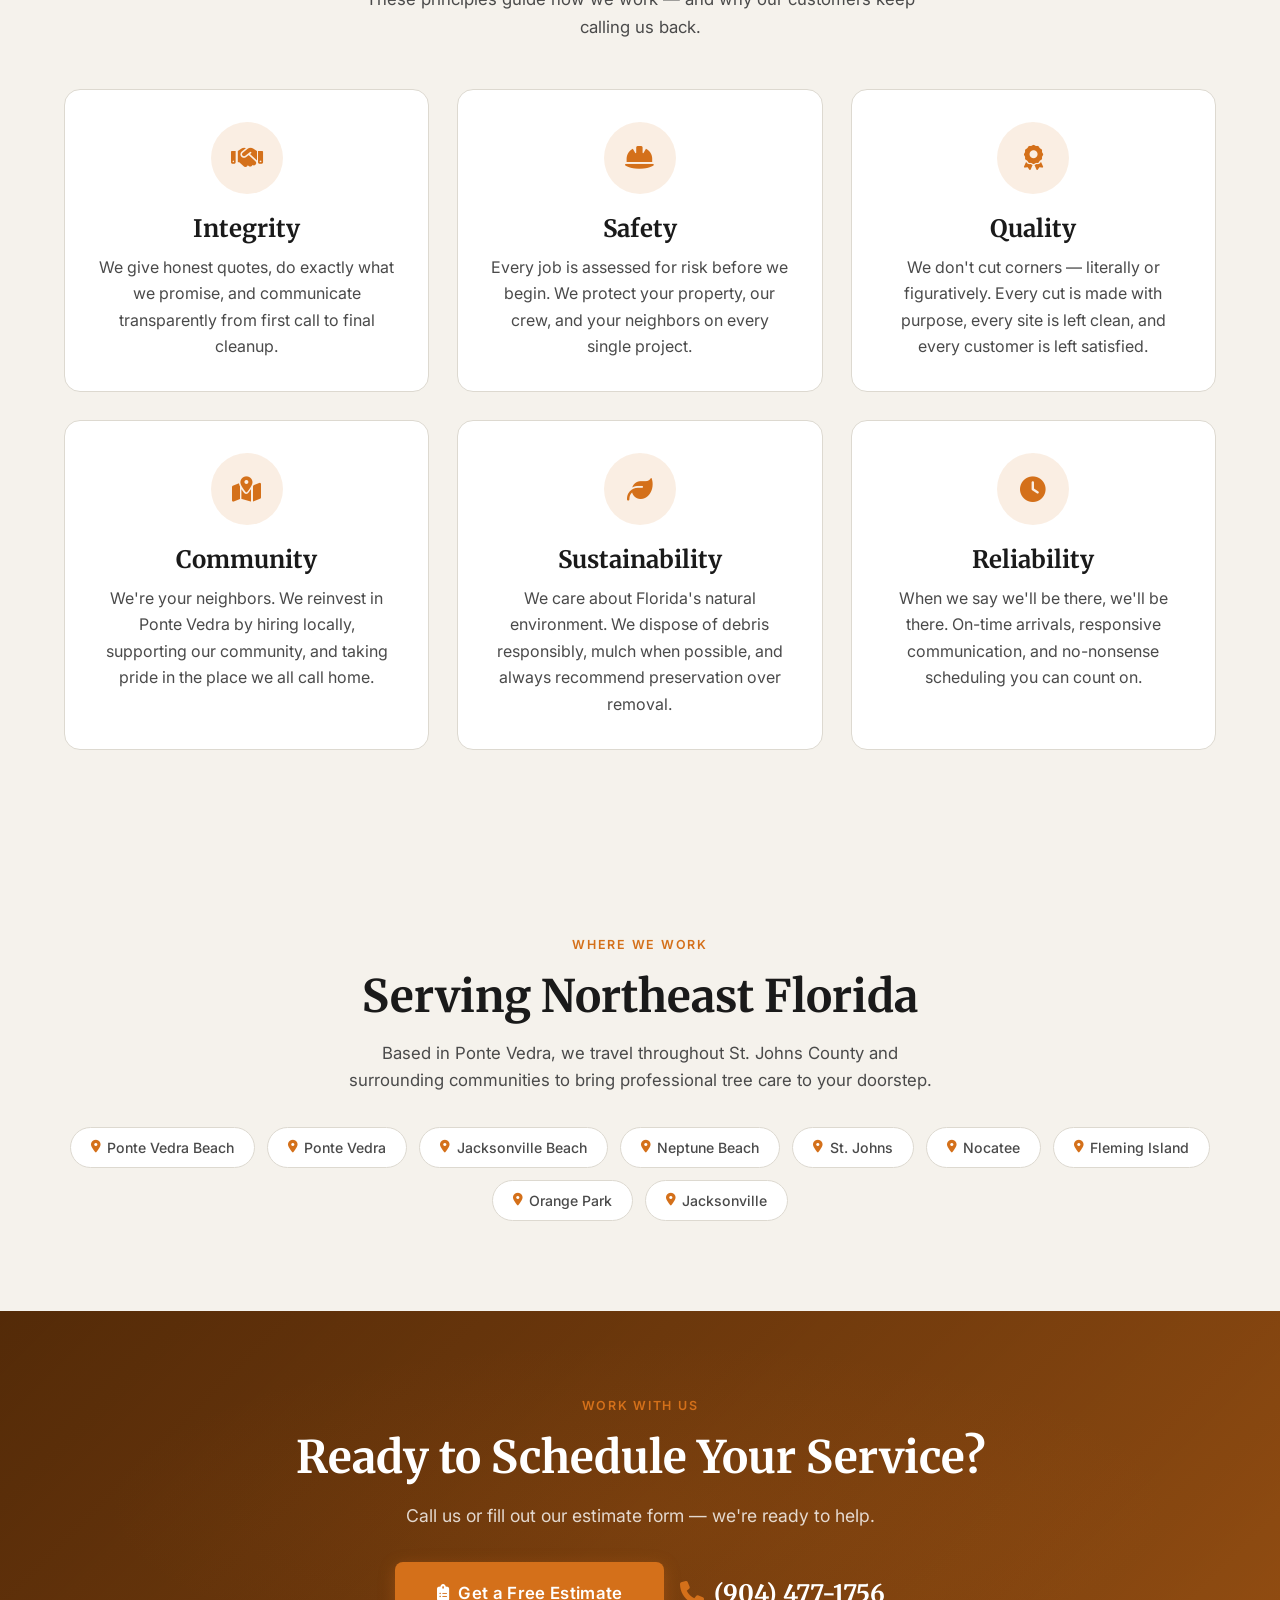
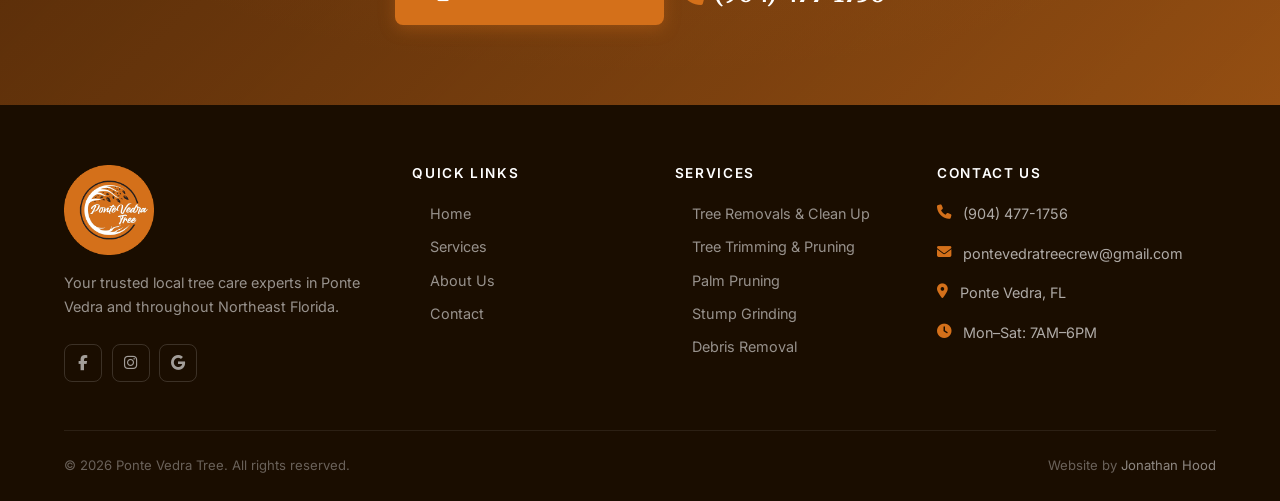
==== commit 09e9d1c5: "Photo Upload 1" ====
--- a/about.html
+++ b/about.html
@@ -140,11 +140,7 @@
       <div class="container founder-inner">
         <!-- Photo -->
         <div class="founder-photo fade-up">
-          <!-- Replace this with: <img src="images/team.jpg" alt="The Ponte Vedra Tree crew" style="width:100%;height:100%;object-fit:cover" /> -->
-          <div style="text-align:center;color:rgba(255,255,255,.35);padding:2rem">
-            <i class="fa-solid fa-users" style="font-size:5rem;display:block;margin-bottom:.75rem"></i>
-            <span style="font-size:.8rem;font-style:italic">Add your team photo here</span>
-          </div>
+          <img src="images/palm-pruning-1.jpg" alt="The Ponte Vedra Tree crew" style="width:100%;height:100%;object-fit:cover;" />
           <div class="founder-photo-badge">The PV Tree Crew</div>
         </div>
 
--- a/css/styles.css
+++ b/css/styles.css
@@ -4,17 +4,17 @@
 
 /* ── 1. CSS Variables & Reset ─────────────────────────────── */
 :root {
-  --primary:       #2A5C34;
-  --primary-dark:  #1B3D22;
-  --primary-light: #3D8B47;
-  --accent:        #C9A84C;
-  --accent-dark:   #A8893A;
+  --primary:       #D4701A;
+  --primary-dark:  #A85510;
+  --primary-light: #E8861E;
+  --accent:        #D4701A;
+  --accent-dark:   #A85510;
   --text-dark:     #1A1A1A;
   --text-mid:      #4A4A4A;
   --text-light:    #777777;
   --bg-white:      #FFFFFF;
   --bg-off:        #F5F2EC;
-  --bg-dark:       #141E14;
+  --bg-dark:       #1A0D00;
   --border:        #DDD9D0;
   --shadow-sm:     0 2px 8px  rgba(0,0,0,.08);
   --shadow-md:     0 4px 24px rgba(0,0,0,.12);
@@ -60,7 +60,7 @@
   font-weight: 600;
   letter-spacing: .14em;
   text-transform: uppercase;
-  color: var(--accent);
+  color: var(--primary);
   margin-bottom: .75rem;
 }
 .section-heading { margin-bottom: 1rem; }
@@ -99,12 +99,12 @@
 .btn-primary {
   background: var(--accent);
   color: #fff;
-  box-shadow: 0 4px 16px rgba(201,168,76,.35);
+  box-shadow: 0 4px 16px rgba(212,112,26,.35);
 }
 .btn-primary:hover {
   background: var(--accent-dark);
   transform: translateY(-2px);
-  box-shadow: 0 8px 24px rgba(201,168,76,.45);
+  box-shadow: 0 8px 24px rgba(212,112,26,.45);
 }
 .btn-outline-white {
   border: 2px solid rgba(255,255,255,.7);
@@ -153,9 +153,9 @@
   flex-shrink: 0;
 }
 .nav-logo-img {
-  height: 52px;
-  width: auto;
-  border-radius: 50%;
+  height: 64px;
+  width: 64px;
+  object-fit: contain;
   display: block;
   transition: transform var(--transition);
 }
@@ -164,8 +164,8 @@
 }
 .footer-logo-img {
   height: 90px;
-  width: auto;
-  border-radius: 50%;
+  width: 90px;
+  object-fit: contain;
   margin-bottom: 1rem;
   display: block;
 }
@@ -261,7 +261,7 @@
   /* Replace the background below with: background-image: url('images/hero.jpg'); background-size: cover; background-position: center; */
   background:
     linear-gradient(155deg, rgba(0,0,0,.55) 0%, rgba(0,0,0,.3) 60%, rgba(0,0,0,.45) 100%),
-    linear-gradient(135deg, #0d2410 0%, #1B3D22 40%, #2A5C34 75%, #1e4828 100%);
+    linear-gradient(135deg, #3D1800 0%, #A85510 40%, #D4701A 75%, #8B4000 100%);
   overflow: hidden;
 }
 /* Subtle organic shape overlay */
@@ -269,7 +269,7 @@
   content: '';
   position: absolute;
   top: 0; left: 0; right: 0; bottom: 0;
-  background: radial-gradient(ellipse at 70% 45%, rgba(74,158,63,.12) 0%, transparent 55%);
+  background: radial-gradient(ellipse at 70% 45%, rgba(212,112,26,.08) 0%, transparent 55%);
   pointer-events: none;
 }
 /* Diagonal bottom cut */
@@ -291,8 +291,8 @@
   display: inline-flex;
   align-items: center;
   gap: .5rem;
-  background: rgba(201,168,76,.2);
-  border: 1px solid rgba(201,168,76,.4);
+  background: rgba(212,112,26,.2);
+  border: 1px solid rgba(212,112,26,.4);
   color: var(--accent);
   padding: .4rem 1rem;
   border-radius: 999px;
@@ -437,7 +437,7 @@
   overflow: hidden;
   min-height: 460px;
   background:
-    linear-gradient(135deg, #1B3D22 0%, #2A5C34 60%, #3a7040 100%);
+    linear-gradient(135deg, #A85510 0%, #D4701A 60%, #E8861E 100%);
   display: flex;
   align-items: center;
   justify-content: center;
@@ -477,7 +477,7 @@
   width: 48px;
   height: 48px;
   border-radius: var(--radius);
-  background: rgba(42,92,52,.1);
+  background: rgba(212,112,26,.12);
   display: flex;
   align-items: center;
   justify-content: center;
@@ -494,7 +494,7 @@
 .cta-banner {
   background:
     linear-gradient(135deg, rgba(0,0,0,.5), rgba(0,0,0,.3)),
-    linear-gradient(135deg, #1B3D22, #2A5C34);
+    linear-gradient(135deg, #A85510, #D4701A);
   /* Replace with: background-image: url('images/cta-bg.jpg'); */
   padding: 80px 0;
   text-align: center;
@@ -505,7 +505,7 @@
   content: '';
   position: absolute;
   inset: 0;
-  background: radial-gradient(ellipse at 50% 50%, rgba(201,168,76,.08) 0%, transparent 60%);
+  background: radial-gradient(ellipse at 50% 50%, rgba(212,112,26,.08) 0%, transparent 60%);
 }
 .cta-banner .container { position: relative; z-index: 1; }
 .cta-banner h2 { color: #fff; margin-bottom: 1rem; }
@@ -547,7 +547,7 @@
   gap: .4rem;
 }
 .area-tag i { color: var(--primary); font-size: .8rem; }
-.area-tag:hover { border-color: var(--primary); color: var(--primary); background: rgba(42,92,52,.05); }
+.area-tag:hover { border-color: var(--primary); color: var(--primary); background: rgba(212,112,26,.05); }
 
 /* ── 12. Contact Section ──────────────────────────────────── */
 .contact-section { background: var(--bg-white); }
@@ -569,7 +569,7 @@
   width: 44px;
   height: 44px;
   border-radius: var(--radius);
-  background: rgba(42,92,52,.1);
+  background: rgba(212,112,26,.12);
   display: flex;
   align-items: center;
   justify-content: center;
@@ -600,7 +600,7 @@
 }
 input:focus, select:focus, textarea:focus {
   border-color: var(--primary);
-  box-shadow: 0 0 0 3px rgba(42,92,52,.1);
+  box-shadow: 0 0 0 3px rgba(212,112,26,.1);
 }
 textarea { resize: vertical; min-height: 120px; }
 select { appearance: none; background-image: url("data:image/svg+xml,%3Csvg xmlns='http://www.w3.org/2000/svg' width='12' height='8' viewBox='0 0 12 8'%3E%3Cpath d='M1 1l5 5 5-5' stroke='%23777' stroke-width='1.5' fill='none' stroke-linecap='round'/%3E%3C/svg%3E"); background-repeat: no-repeat; background-position: right 1rem center; padding-right: 2.5rem; }
@@ -617,7 +617,7 @@
 .page-hero {
   background:
     linear-gradient(155deg, rgba(0,0,0,.6), rgba(0,0,0,.35)),
-    linear-gradient(135deg, #0d2410 0%, #1B3D22 50%, #2A5C34 100%);
+    linear-gradient(135deg, #3D1800 0%, #A85510 50%, #D4701A 100%);
   padding: calc(var(--nav-h) + 60px) 0 70px;
   text-align: center;
   position: relative;
@@ -664,7 +664,7 @@
   border-radius: var(--radius-lg);
   overflow: hidden;
   min-height: 380px;
-  background: linear-gradient(135deg, #1B3D22, #2A5C34);
+  background: linear-gradient(135deg, #A85510, #D4701A);
   display: flex;
   align-items: center;
   justify-content: center;
@@ -703,7 +703,7 @@
   border-radius: var(--radius-lg);
   overflow: hidden;
   min-height: 480px;
-  background: linear-gradient(135deg, #1B3D22, #3D8B47);
+  background: linear-gradient(135deg, #A85510, #E8861E);
   display: flex;
   align-items: center;
   justify-content: center;
@@ -728,7 +728,7 @@
   width: 72px;
   height: 72px;
   border-radius: 50%;
-  background: rgba(42,92,52,.1);
+  background: rgba(212,112,26,.12);
   display: flex;
   align-items: center;
   justify-content: center;
@@ -752,8 +752,6 @@
   padding-bottom: 3rem;
   border-bottom: 1px solid rgba(255,255,255,.08);
 }
-.footer-brand .logo-main { font-family: 'Merriweather', serif; font-size: 1.3rem; font-weight: 900; color: #fff; }
-.footer-brand .logo-sub  { font-size: .65rem; font-weight: 500; letter-spacing: .2em; text-transform: uppercase; color: var(--accent); }
 .footer-brand p { font-size: .9rem; color: rgba(255,255,255,.55); margin-top: 1rem; line-height: 1.7; }
 .footer-social { display: flex; gap: .6rem; margin-top: 1.5rem; }
 .social-link {
